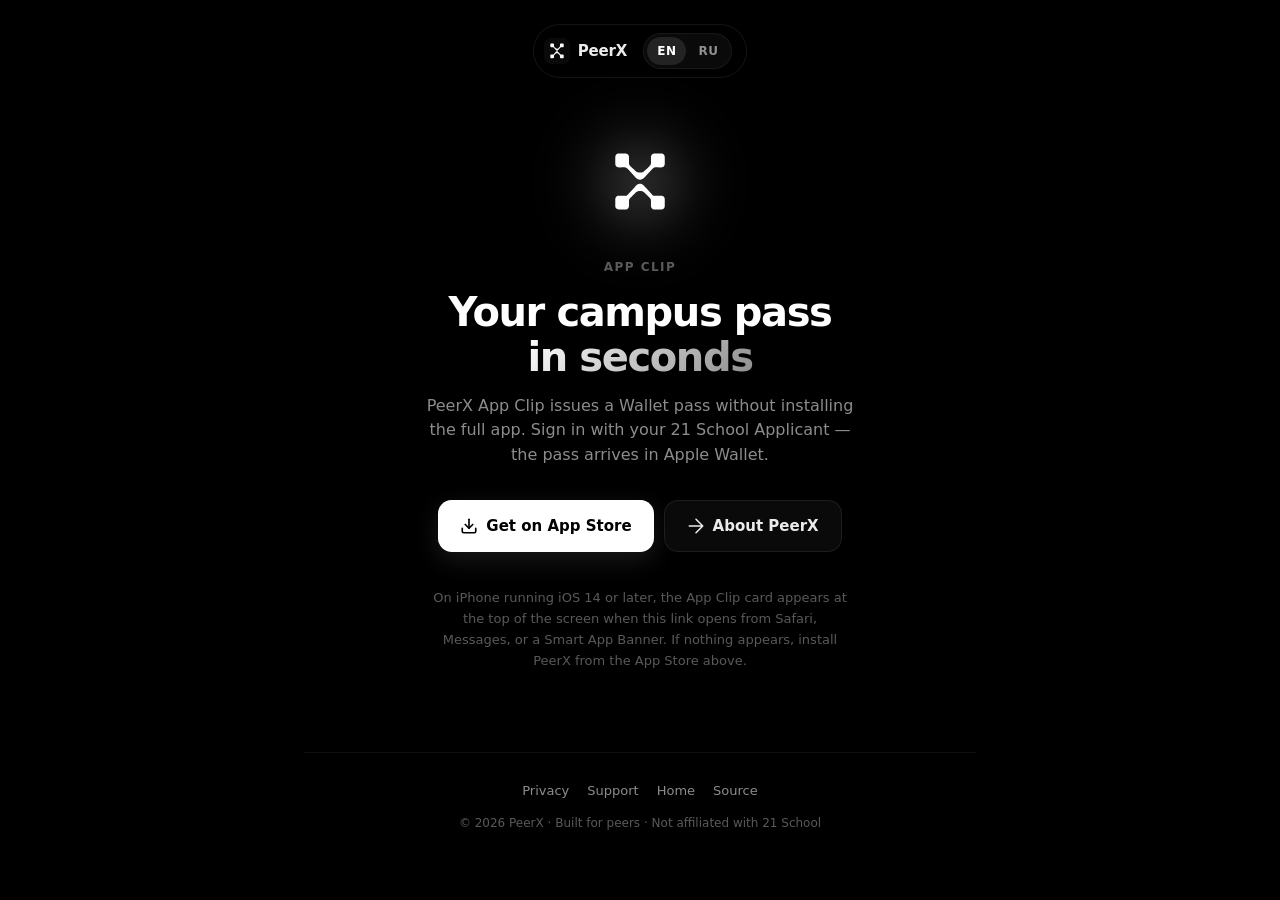
==== clip/index.html @ 22b2d118 "Initial commit" ====
<!DOCTYPE html>
<html lang="en">
<head>
    <meta charset="UTF-8">
    <meta name="viewport" content="width=device-width, initial-scale=1.0, viewport-fit=cover">
    <title>PeerX — App Clip</title>
    <meta name="description" content="PeerX App Clip — your campus pass in Apple Wallet, without installing.">
    <meta name="theme-color" content="#000000">
    <meta name="apple-mobile-web-app-capable" content="yes">
    <meta name="apple-mobile-web-app-status-bar-style" content="black-translucent">
    <meta name="apple-itunes-app" content="app-id=6767598606">

    <meta property="og:title" content="PeerX — App Clip">
    <meta property="og:description" content="Your campus pass in Apple Wallet, without installing.">
    <meta property="og:type" content="website">
    <meta property="og:url" content="https://peerx.org/clip/">
    <meta property="og:image" content="https://peerx.org/logo-1024.png">
    <meta name="twitter:card" content="summary_large_image">

    <link rel="icon" type="image/png" href="/logo-1024.png">
    <link rel="apple-touch-icon" href="/logo-1024.png">

    <script>
        (function () {
            document.documentElement.classList.add('js');
            try {
                var param = new URLSearchParams(location.search).get('lang');
                var stored = localStorage.getItem('peerx-lang');
                var nav = (navigator.language || 'en').toLowerCase();
                var detected = param || stored || (nav.startsWith('ru') ? 'ru' : 'en');
                if (detected !== 'en' && detected !== 'ru') detected = 'en';
                document.documentElement.lang = detected;
            } catch (e) {
                document.documentElement.lang = 'en';
            }
        })();
    </script>

    <link rel="stylesheet" href="/assets/peerx.css">

    <style>
        .clip-hero {
            text-align: center;
            margin-top: 24px;
            margin-bottom: 56px;
        }
        .clip-logo-wrap {
            position: relative;
            width: 96px;
            height: 96px;
            margin: 0 auto 28px;
            display: grid;
            place-items: center;
        }
        .clip-logo-wrap::before {
            content: '';
            position: absolute;
            inset: -36%;
            background: radial-gradient(circle at center,
                rgba(255, 255, 255, 0.22) 0%,
                rgba(255, 255, 255, 0) 60%);
            filter: blur(28px);
            animation: halo 5s ease-in-out infinite;
            z-index: 0;
        }
        @keyframes halo {
            0%, 100% { opacity: 0.55; transform: scale(1); }
            50%      { opacity: 1;    transform: scale(1.18); }
        }
        .clip-logo {
            position: relative;
            display: block;
            width: 100%;
            height: 100%;
            z-index: 1;
            filter: drop-shadow(0 4px 24px rgba(255, 255, 255, 0.18));
        }
        h1.clip-title {
            font-size: clamp(30px, 5.5vw, 40px);
            font-weight: 700;
            letter-spacing: -0.035em;
            margin: 0 0 14px;
            color: #fff;
            line-height: 1.12;
        }
        h1.clip-title .accent {
            background: linear-gradient(135deg, #fff 0%, rgba(255, 255, 255, 0.55) 100%);
            -webkit-background-clip: text;
            background-clip: text;
            -webkit-text-fill-color: transparent;
            color: transparent;
        }
        .clip-tagline {
            font-size: 16px;
            line-height: 1.55;
            color: var(--fg-soft);
            max-width: 440px;
            margin: 0 auto 32px;
        }
        .clip-actions {
            display: flex;
            justify-content: center;
            gap: 10px;
            flex-wrap: wrap;
        }
        .clip-hint {
            margin: 36px auto 0;
            max-width: 420px;
            font-size: 13px;
            line-height: 1.6;
            color: var(--fg-muted);
        }
        @media (prefers-reduced-motion: reduce) {
            .clip-logo-wrap::before { animation: none !important; }
        }
    </style>
</head>
<body>
    <div class="ambient" aria-hidden="true">
        <div class="glow glow-1"></div>
        <div class="glow glow-2"></div>
        <div class="glow glow-3"></div>
    </div>

    <div class="page">
        <header class="top">
            <a class="brand-link" href="/" aria-label="PeerX">
                <img src="/assets/logo.svg" alt="" aria-hidden="true">
                <span>PeerX</span>
            </a>
            <div class="lang-switch" role="group" aria-label="Language">
                <button class="lang-pill" data-set-lang="en" aria-pressed="true">EN</button>
                <button class="lang-pill" data-set-lang="ru" aria-pressed="false">RU</button>
            </div>
        </header>

        <main>
            <section class="clip-hero reveal">
                <div class="clip-logo-wrap" aria-hidden="true">
                    <img class="clip-logo" src="/assets/logo-hero.svg" alt="">
                </div>

                <p class="eyebrow">App Clip</p>

                <h1 class="clip-title">
                    <span data-l="en">Your campus pass<br><span class="accent">in seconds</span></span>
                    <span data-l="ru">Пропуск кампуса<br><span class="accent">за секунды</span></span>
                </h1>

                <p class="clip-tagline">
                    <span data-l="en">PeerX App Clip issues a Wallet pass without installing the full app. Sign in with your 21 School Applicant — the pass arrives in Apple Wallet.</span>
                    <span data-l="ru">App Clip PeerX выпускает пропуск Wallet без установки полного приложения. Войдите своим Applicant Школы 21 — пропуск появится в Apple Wallet.</span>
                </p>

                <div class="clip-actions">
                    <a class="btn btn-primary" href="https://apps.apple.com/app/id6767598606">
                        <svg class="icon" viewBox="0 0 24 24" fill="none" stroke="currentColor" stroke-width="2.2" stroke-linecap="round" stroke-linejoin="round" aria-hidden="true">
                            <path d="M21 15v4a2 2 0 0 1-2 2H5a2 2 0 0 1-2-2v-4"/>
                            <polyline points="7 10 12 15 17 10"/>
                            <line x1="12" y1="15" x2="12" y2="3"/>
                        </svg>
                        <span data-l="en">Get on App Store</span>
                        <span data-l="ru">Скачать в App Store</span>
                    </a>
                    <a class="btn btn-secondary" href="/">
                        <svg class="icon" viewBox="0 0 24 24" fill="none" stroke="currentColor" stroke-width="2" stroke-linecap="round" stroke-linejoin="round" aria-hidden="true">
                            <path d="M3 12h18M12 3l9 9-9 9"/>
                        </svg>
                        <span data-l="en">About PeerX</span>
                        <span data-l="ru">О PeerX</span>
                    </a>
                </div>

                <p class="clip-hint">
                    <span data-l="en">On iPhone running iOS 14 or later, the App Clip card appears at the top of the screen when this link opens from Safari, Messages, or a Smart App Banner. If nothing appears, install PeerX from the App Store above.</span>
                    <span data-l="ru">На iPhone с iOS 14 и новее карточка App Clip появляется сверху при переходе по этой ссылке из Safari, Сообщений или Smart App Banner. Если карточки нет — установите PeerX из App Store выше.</span>
                </p>
            </section>
        </main>

        <footer class="bottom">
            <div class="links">
                <a href="/privacy/">
                    <span data-l="en">Privacy</span>
                    <span data-l="ru">Конфиденциальность</span>
                </a>
                <a href="/support/">
                    <span data-l="en">Support</span>
                    <span data-l="ru">Поддержка</span>
                </a>
                <a href="/">
                    <span data-l="en">Home</span>
                    <span data-l="ru">Главная</span>
                </a>
                <a href="https://github.com/PeerXOrg" target="_blank" rel="noopener">
                    <span data-l="en">Source</span>
                    <span data-l="ru">Исходный код</span>
                </a>
            </div>
            <div class="small">
                <span data-l="en">© 2026 PeerX · Built for peers · Not affiliated with 21 School</span>
                <span data-l="ru">© 2026 PeerX · Сделано для пиров · Не аффилирован со Школой 21</span>
            </div>
        </footer>
    </div>

    <script src="/assets/peerx.js"></script>
</body>
</html>
---- assets/peerx.css ----
/* PeerX — shared design system. */

:root {
    color-scheme: dark;

    --bg: #000;
    --fg: rgba(255, 255, 255, 0.92);
    --fg-soft: rgba(255, 255, 255, 0.55);
    --fg-muted: rgba(255, 255, 255, 0.35);
    --fg-faint: rgba(255, 255, 255, 0.16);

    --glass-bg: rgba(255, 255, 255, 0.04);
    --glass-bg-hover: rgba(255, 255, 255, 0.06);
    --glass-border: rgba(255, 255, 255, 0.08);
    --glass-border-hover: rgba(255, 255, 255, 0.18);

    --radius-sm: 12px;
    --radius-md: 16px;
    --radius-lg: 22px;
    --radius-xl: 28px;

    --ease: cubic-bezier(0.4, 0, 0.2, 1);
    --ease-out: cubic-bezier(0.16, 1, 0.3, 1);
}

* { box-sizing: border-box; }
html { -webkit-font-smoothing: antialiased; scroll-behavior: smooth; }
html, body { background: var(--bg); }
body {
    font-family: -apple-system, BlinkMacSystemFont, "SF Pro Display", "SF Pro", "Inter", system-ui, sans-serif;
    color: var(--fg);
    margin: 0;
    min-height: 100vh;
    line-height: 1.5;
    overflow-x: hidden;
    position: relative;
}

/*Language gating */
[data-l] { display: none; }
html[lang="en"] [data-l="en"] { display: revert; }
html[lang="ru"] [data-l="ru"] { display: revert; }

/*Ambient backdrop (3 drifting glows + grain) */
.ambient {
    position: fixed;
    inset: 0;
    z-index: -1;
    overflow: hidden;
    pointer-events: none;
}
.ambient::after {
    content: '';
    position: absolute;
    inset: 0;
    background-image: url("data:image/svg+xml,%3Csvg xmlns='http://www.w3.org/2000/svg' width='200' height='200'%3E%3Cfilter id='n'%3E%3CfeTurbulence type='fractalNoise' baseFrequency='0.9' numOctaves='2' stitchTiles='stitch'/%3E%3CfeColorMatrix values='0 0 0 0 1 0 0 0 0 1 0 0 0 0 1 0 0 0 0.04 0'/%3E%3C/filter%3E%3Crect width='100%25' height='100%25' filter='url(%23n)'/%3E%3C/svg%3E");
    opacity: 0.5;
    mix-blend-mode: overlay;
}
.glow {
    position: absolute;
    width: 60vmax;
    height: 60vmax;
    border-radius: 50%;
    filter: blur(100px);
    will-change: transform;
}
.glow-1 {
    top: -25%; left: -20%;
    background: radial-gradient(circle, rgba(99, 102, 241, 0.18), rgba(99, 102, 241, 0) 65%);
    animation: drift-1 28s ease-in-out infinite;
}
.glow-2 {
    top: 20%; right: -25%;
    background: radial-gradient(circle, rgba(236, 72, 153, 0.13), rgba(236, 72, 153, 0) 65%);
    animation: drift-2 36s ease-in-out infinite;
}
.glow-3 {
    bottom: -30%; left: 25%;
    background: radial-gradient(circle, rgba(34, 211, 238, 0.10), rgba(34, 211, 238, 0) 65%);
    animation: drift-3 42s ease-in-out infinite;
}
@keyframes drift-1 {
    0%, 100% { transform: translate(0, 0) scale(1); }
    33% { transform: translate(60px, 80px) scale(1.08); }
    66% { transform: translate(-30px, 50px) scale(0.95); }
}
@keyframes drift-2 {
    0%, 100% { transform: translate(0, 0) scale(1); }
    50% { transform: translate(-80px, 60px) scale(1.1); }
}
@keyframes drift-3 {
    0%, 100% { transform: translate(0, 0) scale(1); }
    50% { transform: translate(70px, -50px) scale(1.05); }
}

/*Page layout */
.page {
    position: relative;
    max-width: 720px;
    margin: 0 auto;
    padding: 24px 24px 56px;
}

/*Sticky pill header */
header.top {
    position: sticky;
    top: 16px;
    z-index: 10;
    display: flex;
    align-items: center;
    gap: 12px;
    padding: 8px 14px 8px 10px;
    background: rgba(0, 0, 0, 0.45);
    backdrop-filter: blur(24px) saturate(180%);
    -webkit-backdrop-filter: blur(24px) saturate(180%);
    border: 1px solid var(--glass-border);
    border-radius: 999px;
    margin: 0 auto 56px;
    width: fit-content;
    max-width: 100%;
}
.brand-link {
    display: inline-flex;
    align-items: center;
    gap: 8px;
    color: var(--fg);
    text-decoration: none;
    font-weight: 600;
    font-size: 15px;
    letter-spacing: -0.01em;
    padding: 4px 4px 4px 0;
}
.brand-link img {
    display: block;
    width: 26px;
    height: 26px;
    border-radius: 28%;
    background: #0a0a0a;
}
.lang-switch {
    display: inline-flex;
    align-items: center;
    gap: 2px;
    padding: 3px;
    background: rgba(255, 255, 255, 0.04);
    border-radius: 999px;
    border: 1px solid rgba(255, 255, 255, 0.06);
}
.lang-pill {
    font: inherit;
    font-size: 12px;
    font-weight: 600;
    letter-spacing: 0.04em;
    color: var(--fg-soft);
    background: transparent;
    border: 0;
    padding: 5px 10px;
    border-radius: 999px;
    cursor: pointer;
    transition: background 0.25s var(--ease), color 0.25s var(--ease);
}
.lang-pill[aria-pressed="true"] { background: rgba(255, 255, 255, 0.10); color: #fff; }
.lang-pill:hover { color: #fff; }

/*Eyebrow tag */
.eyebrow {
    font-size: 12px;
    font-weight: 600;
    letter-spacing: 0.12em;
    text-transform: uppercase;
    color: var(--fg-muted);
    margin: 0 0 14px;
}

/*Glass card with cursor spotlight (used for features + FAQ items) */
.feature {
    position: relative;
    background: var(--glass-bg);
    border: 1px solid var(--glass-border);
    border-radius: var(--radius-lg);
    padding: 20px 22px;
    backdrop-filter: blur(20px) saturate(160%);
    -webkit-backdrop-filter: blur(20px) saturate(160%);
    transition:
        background 0.3s var(--ease),
        border-color 0.3s var(--ease),
        transform 0.3s var(--ease);
    overflow: hidden;
    isolation: isolate;
    --spot-x: 50%;
    --spot-y: 50%;
}
.feature::before {
    content: '';
    position: absolute;
    inset: 0;
    border-radius: inherit;
    background: radial-gradient(
        240px circle at var(--spot-x) var(--spot-y),
        rgba(255, 255, 255, 0.08),
        transparent 50%);
    opacity: 0;
    transition: opacity 0.3s var(--ease);
    pointer-events: none;
    z-index: 0;
}
.feature:hover {
    background: var(--glass-bg-hover);
    border-color: var(--glass-border-hover);
    transform: translateY(-1px);
}
.feature:hover::before { opacity: 1; }
.feature > * { position: relative; z-index: 1; }
.feature-icon {
    display: grid;
    place-items: center;
    width: 32px;
    height: 32px;
    margin-bottom: 12px;
    background: rgba(255, 255, 255, 0.06);
    border: 1px solid rgba(255, 255, 255, 0.08);
    border-radius: 10px;
}
.feature-icon svg { width: 16px; height: 16px; color: #fff; }
.feature h3,
.doc .feature h3 {
    font-size: 16px;
    font-weight: 600;
    color: #fff;
    margin: 0 0 6px;
}
.feature p,
.doc .feature p {
    font-size: 13px;
    color: var(--fg-soft);
    margin: 0;
    line-height: 1.5;
}

/*How-card: numbered step list inside one glass surface */
.how-card {
    position: relative;
    background: var(--glass-bg);
    border: 1px solid var(--glass-border);
    border-radius: var(--radius-xl);
    padding: 28px 28px 22px;
    backdrop-filter: blur(24px) saturate(170%);
    -webkit-backdrop-filter: blur(24px) saturate(170%);
    overflow: hidden;
    isolation: isolate;
}
.how-step {
    display: flex;
    align-items: flex-start;
    gap: 16px;
    padding: 14px 0;
    border-bottom: 1px solid rgba(255, 255, 255, 0.05);
}
.how-step:last-child { border-bottom: 0; padding-bottom: 0; }
.how-step:first-child { padding-top: 0; }
.step-num {
    display: grid;
    place-items: center;
    flex-shrink: 0;
    width: 28px;
    height: 28px;
    background: rgba(255, 255, 255, 0.07);
    border: 1px solid rgba(255, 255, 255, 0.10);
    border-radius: 999px;
    font-size: 13px;
    font-weight: 700;
    color: #fff;
    font-feature-settings: "tnum";
}
.step-text { color: var(--fg); font-size: 15px; padding-top: 3px; }

/*Callout box (highlighted info block on doc pages) */
.callout {
    display: flex;
    align-items: center;
    gap: 14px;
    padding: 18px 22px;
    background: var(--glass-bg);
    border: 1px solid var(--glass-border);
    border-radius: var(--radius-lg);
    backdrop-filter: blur(20px) saturate(160%);
    -webkit-backdrop-filter: blur(20px) saturate(160%);
    margin: 18px 0 28px;
}
.callout-icon {
    flex-shrink: 0;
    display: grid;
    place-items: center;
    width: 36px;
    height: 36px;
    background: rgba(255, 255, 255, 0.06);
    border: 1px solid rgba(255, 255, 255, 0.08);
    border-radius: 11px;
}
.callout-icon svg { width: 18px; height: 18px; color: #fff; }
.callout p,
.doc .callout p {
    color: var(--fg);
    margin: 0;
    font-size: 14px;
    line-height: 1.55;
}
.callout p:not(:last-child),
.doc .callout p:not(:last-child) { margin-bottom: 6px; }
.callout p strong,
.doc .callout p strong { color: #fff; font-weight: 600; }

/*Buttons */
.btn {
    position: relative;
    display: inline-flex;
    align-items: center;
    justify-content: center;
    gap: 8px;
    padding: 14px 22px;
    border-radius: 14px;
    font-weight: 600;
    font-size: 15px;
    text-decoration: none;
    white-space: nowrap;
    transition:
        transform 0.15s var(--ease),
        background 0.25s var(--ease),
        border-color 0.25s var(--ease),
        box-shadow 0.25s var(--ease);
    overflow: hidden;
    isolation: isolate;
}
.btn:active { transform: scale(0.98); }
.btn-primary {
    background: #fff;
    color: #000;
    box-shadow: 0 1px 0 rgba(255, 255, 255, 0.4) inset, 0 8px 24px rgba(255, 255, 255, 0.1);
}
.btn-primary:hover {
    box-shadow: 0 1px 0 rgba(255, 255, 255, 0.4) inset, 0 12px 32px rgba(255, 255, 255, 0.16);
}
.btn-primary::after {
    content: '';
    position: absolute;
    inset: 0;
    background: linear-gradient(110deg,
        transparent 25%,
        rgba(255, 255, 255, 0.55) 50%,
        transparent 75%);
    transform: translateX(-120%);
    pointer-events: none;
    mix-blend-mode: overlay;
}
.btn-primary:hover::after { animation: shine 1.2s var(--ease-out); }
@keyframes shine {
    from { transform: translateX(-120%); }
    to   { transform: translateX(120%); }
}
.btn-secondary {
    background: var(--glass-bg);
    color: var(--fg);
    border: 1px solid var(--glass-border);
    backdrop-filter: blur(20px) saturate(180%);
    -webkit-backdrop-filter: blur(20px) saturate(180%);
}
.btn-secondary:hover {
    background: var(--glass-bg-hover);
    border-color: var(--glass-border-hover);
}
.btn .icon { width: 18px; height: 18px; flex-shrink: 0; }

/*Doc-page typography (privacy / support reading column) */
.doc {
    max-width: 660px;
    margin: 0 auto;
}
.doc-hero {
    margin-bottom: 56px;
}
.doc-hero-icon {
    display: grid;
    place-items: center;
    width: 64px;
    height: 64px;
    margin-bottom: 24px;
    background: var(--glass-bg);
    border: 1px solid var(--glass-border);
    border-radius: 18px;
    backdrop-filter: blur(20px) saturate(160%);
    -webkit-backdrop-filter: blur(20px) saturate(160%);
}
.doc-hero-icon svg { width: 28px; height: 28px; color: #fff; }
.doc h1 {
    font-size: clamp(34px, 5.5vw, 48px);
    font-weight: 700;
    letter-spacing: -0.03em;
    margin: 0 0 14px;
    line-height: 1.1;
    color: #fff;
}
.doc-meta {
    font-size: 14px;
    color: var(--fg-muted);
    margin: 0 0 24px;
}
.doc-lead {
    font-size: 17px;
    line-height: 1.55;
    color: var(--fg-soft);
    margin: 0;
}
.doc-section {
    margin-bottom: 44px;
    scroll-margin-top: 90px;
}
.doc h2 {
    font-size: clamp(20px, 3vw, 24px);
    font-weight: 600;
    color: #fff;
    margin: 0 0 14px;
    letter-spacing: -0.015em;
}
.doc h3 {
    font-size: 16px;
    font-weight: 600;
    color: #fff;
    margin: 22px 0 8px;
}
.doc p {
    color: var(--fg-soft);
    font-size: 15px;
    line-height: 1.65;
    margin: 0 0 12px;
}
.doc p strong { color: var(--fg); font-weight: 600; }
.doc ul, .doc ol {
    color: var(--fg-soft);
    font-size: 15px;
    line-height: 1.65;
    padding-left: 22px;
    margin: 0 0 12px;
}
.doc li { margin-bottom: 6px; }
.doc li::marker { color: var(--fg-muted); }
.doc a {
    color: #fff;
    text-decoration: underline;
    text-decoration-color: rgba(255, 255, 255, 0.3);
    text-underline-offset: 3px;
    transition: text-decoration-color 0.2s var(--ease);
}
.doc a:hover { text-decoration-color: rgba(255, 255, 255, 0.7); }
.doc code {
    font-family: ui-monospace, SFMono-Regular, Menlo, monospace;
    font-size: 13px;
    background: rgba(255, 255, 255, 0.06);
    padding: 1px 6px;
    border-radius: 6px;
    color: #fff;
}

/*Footer */
footer.bottom {
    margin-top: 80px;
    padding-top: 28px;
    border-top: 1px solid rgba(255, 255, 255, 0.06);
    text-align: center;
    color: var(--fg-muted);
    font-size: 13px;
}
footer.bottom .links {
    display: flex;
    gap: 18px;
    justify-content: center;
    margin-bottom: 14px;
    flex-wrap: wrap;
}
footer.bottom a {
    color: var(--fg-soft);
    text-decoration: none;
    transition: color 0.2s var(--ease);
}
footer.bottom a:hover { color: #fff; }
footer.bottom .small { font-size: 12px; color: var(--fg-muted); }

/*Reveal-on-scroll (only active when JS is up) */
.reveal {
    transition:
        opacity 0.7s var(--ease-out),
        transform 0.7s var(--ease-out);
}
html.js .reveal {
    opacity: 0;
    transform: translateY(16px);
}
html.js .reveal.in {
    opacity: 1;
    transform: translateY(0);
}

/*Focus styles */
:focus-visible {
    outline: 2px solid rgba(255, 255, 255, 0.6);
    outline-offset: 3px;
    border-radius: 4px;
}
.btn:focus-visible { outline-offset: 4px; }

/*Reduced motion: kill loops, preserve layout */
@media (prefers-reduced-motion: reduce) {
    *, *::before, *::after {
        animation-duration: 0.001ms !important;
        animation-iteration-count: 1 !important;
        transition-duration: 0.001ms !important;
        scroll-behavior: auto !important;
    }
    .glow-1, .glow-2, .glow-3 { animation: none !important; }
    .reveal { opacity: 1; transform: none; }
}

/*Mobile */
@media (max-width: 520px) {
    header.top { margin-bottom: 40px; }
    .doc-hero { margin-bottom: 40px; }
    .doc-section { margin-bottom: 36px; }
}
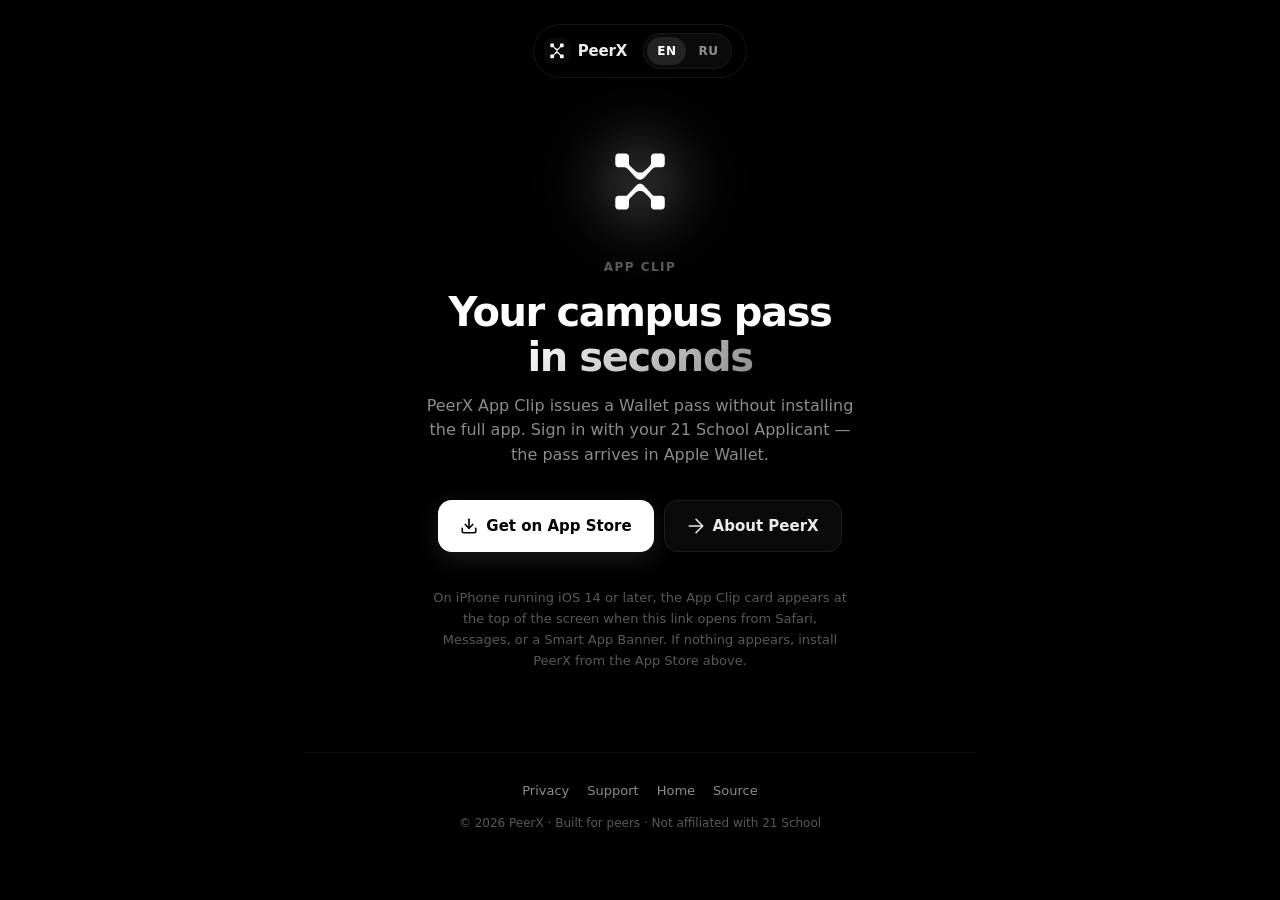
==== commit e8aa4807: "App Store Link update" ====
--- a/clip/index.html
+++ b/clip/index.html
@@ -153,7 +153,7 @@
                 </p>
 
                 <div class="clip-actions">
-                    <a class="btn btn-primary" href="https://apps.apple.com/app/id6767598606">
+                    <a class="btn btn-primary" href="https://apps.apple.com/us/app/peerx-pass/id6767598606">
                         <svg class="icon" viewBox="0 0 24 24" fill="none" stroke="currentColor" stroke-width="2.2" stroke-linecap="round" stroke-linejoin="round" aria-hidden="true">
                             <path d="M21 15v4a2 2 0 0 1-2 2H5a2 2 0 0 1-2-2v-4"/>
                             <polyline points="7 10 12 15 17 10"/>
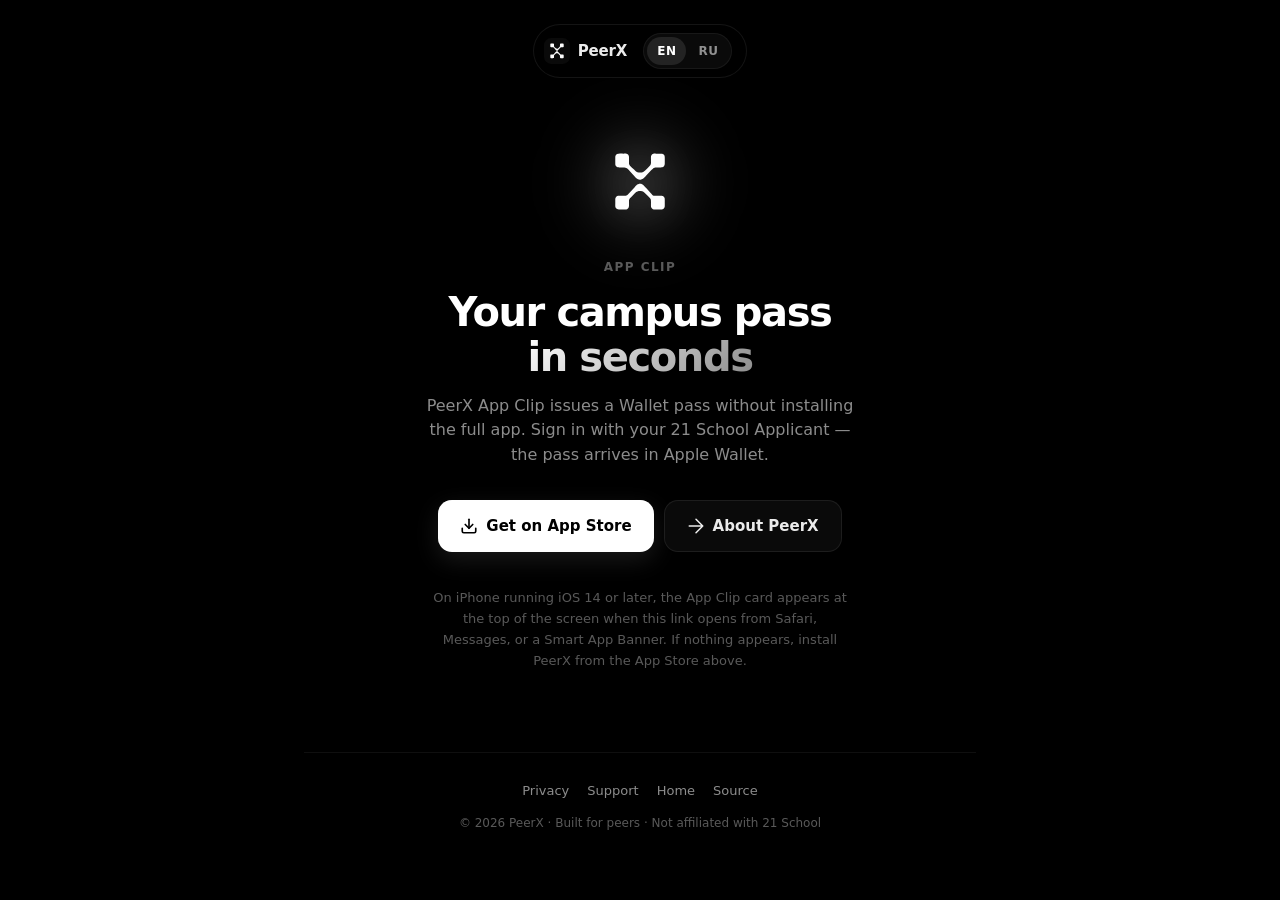
==== commit ae660129: "Sync" ====
--- a/clip/index.html
+++ b/clip/index.html
@@ -8,7 +8,7 @@
     <meta name="theme-color" content="#000000">
     <meta name="apple-mobile-web-app-capable" content="yes">
     <meta name="apple-mobile-web-app-status-bar-style" content="black-translucent">
-    <meta name="apple-itunes-app" content="app-id=6767598606">
+    <meta name="apple-itunes-app" content="app-id=6767598606, app-clip-bundle-id=me.nickaroot.peerx.Clip">
 
     <meta property="og:title" content="PeerX — App Clip">
     <meta property="og:description" content="Your campus pass in Apple Wallet, without installing.">
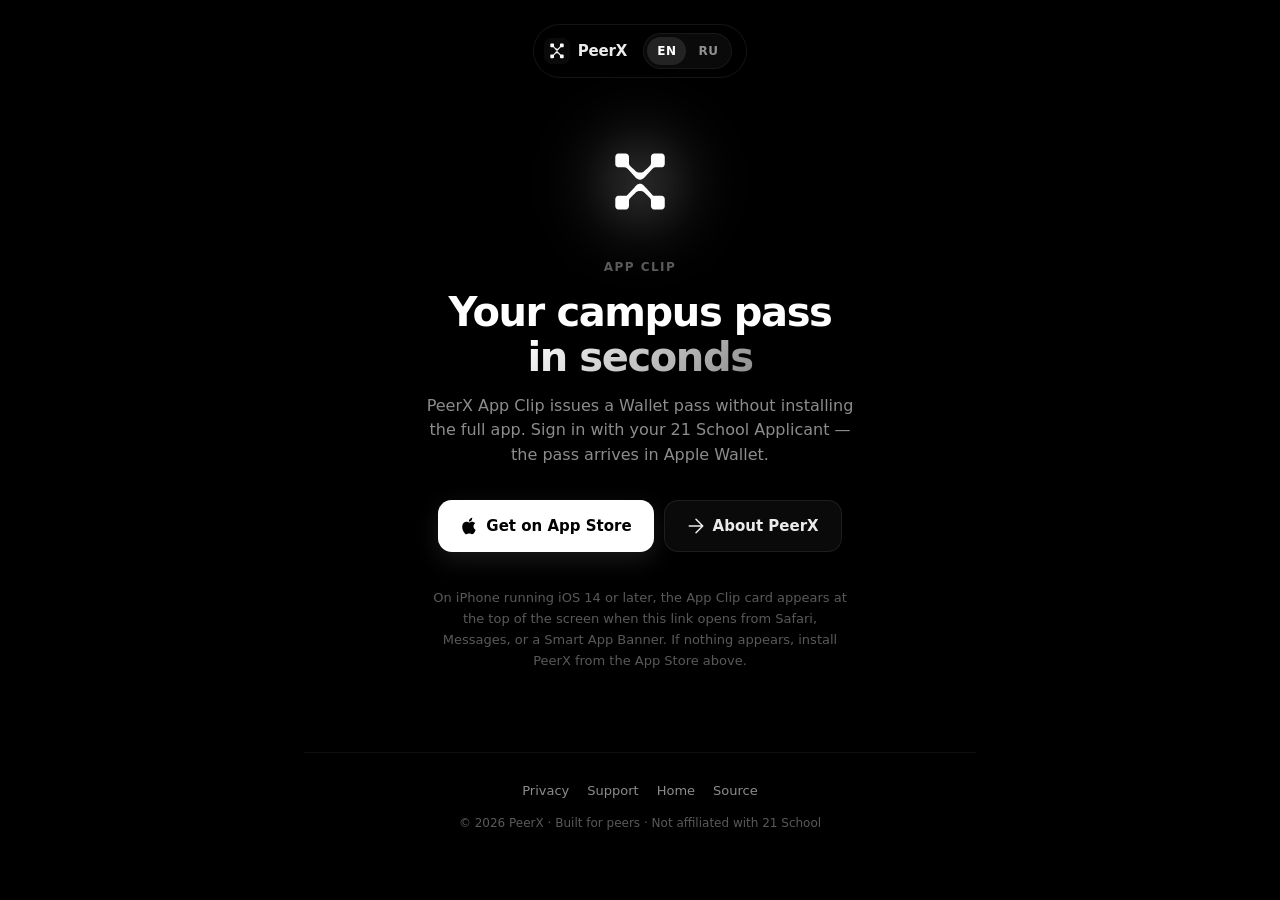
==== commit dc7b54e8: "Add OS-aware downloads for iOS, Android and desktop A pre-paint head script sets data-platform on <h" ====
--- a/clip/index.html
+++ b/clip/index.html
@@ -1,5 +1,5 @@
 <!DOCTYPE html>
-<html lang="en">
+<html lang="en" data-platform="desktop-other">
 <head>
     <meta charset="UTF-8">
     <meta name="viewport" content="width=device-width, initial-scale=1.0, viewport-fit=cover">
@@ -21,18 +21,30 @@
     <link rel="apple-touch-icon" href="/logo-1024.png">
 
     <script>
+        // Pre-paint language + platform detection (avoids FOUC).
         (function () {
-            document.documentElement.classList.add('js');
+            var el = document.documentElement;
+            el.classList.add('js');
+            var qs = new URLSearchParams(location.search);
             try {
-                var param = new URLSearchParams(location.search).get('lang');
                 var stored = localStorage.getItem('peerx-lang');
                 var nav = (navigator.language || 'en').toLowerCase();
-                var detected = param || stored || (nav.startsWith('ru') ? 'ru' : 'en');
-                if (detected !== 'en' && detected !== 'ru') detected = 'en';
-                document.documentElement.lang = detected;
+                var lang = qs.get('lang') || stored || (nav.startsWith('ru') ? 'ru' : 'en');
+                if (lang !== 'en' && lang !== 'ru') lang = 'en';
+                el.lang = lang;
             } catch (e) {
-                document.documentElement.lang = 'en';
+                el.lang = 'en';
             }
+            var ua = navigator.userAgent || '';
+            var forced = qs.get('platform');
+            var platform;
+            if (forced === 'desktop') platform = 'desktop-other';
+            else if (forced === 'ios' || forced === 'android' || forced === 'desktop-mac' || forced === 'desktop-other') platform = forced;
+            else if (/Android/i.test(ua)) platform = 'android';
+            else if (/iPhone|iPod|iPad/i.test(ua) || (/Macintosh/i.test(ua) && navigator.maxTouchPoints > 1)) platform = 'ios';
+            else if (/Macintosh|Mac OS X/i.test(ua)) platform = 'desktop-mac';
+            else platform = 'desktop-other';
+            el.setAttribute('data-platform', platform);
         })();
     </script>
 
@@ -140,27 +152,39 @@
                     <img class="clip-logo" src="/assets/logo-hero.svg" alt="">
                 </div>
 
-                <p class="eyebrow">App Clip</p>
+                <p class="eyebrow">
+                    <span data-os="ios desktop">App Clip</span>
+                    <span data-os="android">Android</span>
+                </p>
 
                 <h1 class="clip-title">
                     <span data-l="en">Your campus pass<br><span class="accent">in seconds</span></span>
                     <span data-l="ru">Пропуск кампуса<br><span class="accent">за секунды</span></span>
                 </h1>
 
-                <p class="clip-tagline">
+                <p class="clip-tagline" data-os="ios desktop">
                     <span data-l="en">PeerX App Clip issues a Wallet pass without installing the full app. Sign in with your 21 School Applicant — the pass arrives in Apple Wallet.</span>
                     <span data-l="ru">App Clip PeerX выпускает пропуск Wallet без установки полного приложения. Войдите своим Applicant Школы 21 — пропуск появится в Apple Wallet.</span>
                 </p>
+                <p class="clip-tagline" data-os="android">
+                    <span data-l="en">PeerX for Android puts a refreshing campus QR right in the app. Sign in with your 21 School Applicant — no Wallet needed.</span>
+                    <span data-l="ru">PeerX для Android держит обновляющийся QR-пропуск кампуса прямо в приложении. Войдите своим Applicant Школы 21 — Wallet не нужен.</span>
+                </p>
 
                 <div class="clip-actions">
-                    <a class="btn btn-primary" href="https://apps.apple.com/us/app/peerx-pass/id6767598606">
-                        <svg class="icon" viewBox="0 0 24 24" fill="none" stroke="currentColor" stroke-width="2.2" stroke-linecap="round" stroke-linejoin="round" aria-hidden="true">
-                            <path d="M21 15v4a2 2 0 0 1-2 2H5a2 2 0 0 1-2-2v-4"/>
-                            <polyline points="7 10 12 15 17 10"/>
-                            <line x1="12" y1="15" x2="12" y2="3"/>
+                    <a class="btn btn-primary cta-ios" data-os="ios desktop" href="https://apps.apple.com/us/app/peerx-pass/id6767598606">
+                        <svg class="icon" viewBox="0 0 24 24" fill="currentColor" aria-hidden="true">
+                            <path d="M16.365 1.43c0 1.14-.493 2.27-1.177 3.08-.744.9-1.99 1.57-2.987 1.57-.12 0-.23-.02-.3-.03-.01-.06-.04-.22-.04-.39 0-1.15.572-2.27 1.206-2.98.804-.94 2.142-1.64 3.248-1.68.03.13.05.28.05.43zm4.565 15.71c-.03.07-.463 1.58-1.518 3.12-.945 1.34-1.94 2.71-3.43 2.71-1.517 0-1.9-.88-3.63-.88-1.698 0-2.302.91-3.67.91-1.377 0-2.332-1.26-3.428-2.8-1.287-1.82-2.323-4.63-2.323-7.28 0-4.28 2.797-6.55 5.552-6.55 1.448 0 2.675.95 3.6.95.865 0 2.222-1.01 3.902-1.01.613 0 2.886.06 4.374 2.19-.13.09-2.383 1.37-2.383 4.19 0 3.26 2.854 4.42 2.955 4.45z"/>
                         </svg>
                         <span data-l="en">Get on App Store</span>
                         <span data-l="ru">Скачать в App Store</span>
+                    </a>
+                    <a class="btn btn-primary cta-android" data-os="android" href="https://github.com/PeerXOrg/android-app/releases/latest">
+                        <svg class="icon" viewBox="0 0 24 24" fill="currentColor" aria-hidden="true">
+                            <path d="M17.6 9.48l1.84-3.18c.16-.31.04-.69-.26-.85a.637.637 0 0 0-.83.22l-1.88 3.24a11.46 11.46 0 0 0-9.42 0L3.17 5.67a.637.637 0 0 0-.83-.22c-.3.16-.42.54-.26.85L3.92 9.48A10.78 10.78 0 0 0 0 17.5h24a10.78 10.78 0 0 0-3.92-8.02zM7 15.25a1.25 1.25 0 1 1 0-2.5 1.25 1.25 0 0 1 0 2.5zm10 0a1.25 1.25 0 1 1 0-2.5 1.25 1.25 0 0 1 0 2.5z"/>
+                        </svg>
+                        <span data-l="en">Get for Android</span>
+                        <span data-l="ru">Скачать для Android</span>
                     </a>
                     <a class="btn btn-secondary" href="/">
                         <svg class="icon" viewBox="0 0 24 24" fill="none" stroke="currentColor" stroke-width="2" stroke-linecap="round" stroke-linejoin="round" aria-hidden="true">
@@ -171,9 +195,13 @@
                     </a>
                 </div>
 
-                <p class="clip-hint">
+                <p class="clip-hint" data-os="ios desktop">
                     <span data-l="en">On iPhone running iOS 14 or later, the App Clip card appears at the top of the screen when this link opens from Safari, Messages, or a Smart App Banner. If nothing appears, install PeerX from the App Store above.</span>
                     <span data-l="ru">На iPhone с iOS 14 и новее карточка App Clip появляется сверху при переходе по этой ссылке из Safari, Сообщений или Smart App Banner. Если карточки нет — установите PeerX из App Store выше.</span>
+                </p>
+                <p class="clip-hint" data-os="android">
+                    <span data-l="en">App Clips are an iPhone feature. On Android, install PeerX from the link above — the APK is signed and built from source on GitHub.</span>
+                    <span data-l="ru">App Clip — функция iPhone. На Android установите PeerX по ссылке выше — APK подписан и собирается из исходников на GitHub.</span>
                 </p>
             </section>
         </main>
--- a/assets/peerx.css
+++ b/assets/peerx.css
@@ -40,6 +40,36 @@
 [data-l] { display: none; }
 html[lang="en"] [data-l="en"] { display: revert; }
 html[lang="ru"] [data-l="ru"] { display: revert; }
+
+/*Platform gating (mirrors [data-l]); hide non-matching variants, not revert — that would drop .btn to inline. */
+html[data-platform="ios"]           [data-os]:not([data-os~="ios"]),
+html[data-platform="android"]       [data-os]:not([data-os~="android"]),
+html[data-platform="desktop-mac"]   [data-os]:not([data-os~="desktop"]),
+html[data-platform="desktop-other"] [data-os]:not([data-os~="desktop"]) {
+    display: none;
+}
+
+/*Desktop hero shows both buttons; trailing one styled secondary. Scoped to .cta-row (clip is single-download). */
+html[data-platform="desktop-mac"] .cta-row .cta-android,
+html[data-platform="desktop-other"] .cta-row .cta-ios {
+    background: var(--glass-bg);
+    color: var(--fg);
+    border: 1px solid var(--glass-border);
+    box-shadow: none;
+    -webkit-backdrop-filter: blur(20px) saturate(180%);
+    backdrop-filter: blur(20px) saturate(180%);
+}
+html[data-platform="desktop-mac"] .cta-row .cta-android:hover,
+html[data-platform="desktop-other"] .cta-row .cta-ios:hover {
+    background: var(--glass-bg-hover);
+    border-color: var(--glass-border-hover);
+    box-shadow: none;
+}
+html[data-platform="desktop-mac"] .cta-row .cta-android::after,
+html[data-platform="desktop-other"] .cta-row .cta-ios::after {
+    content: none;
+}
+html[data-platform="desktop-other"] .cta-row .cta-android { order: -1; }
 
 /*Ambient backdrop (3 drifting glows + grain) */
 .ambient {
